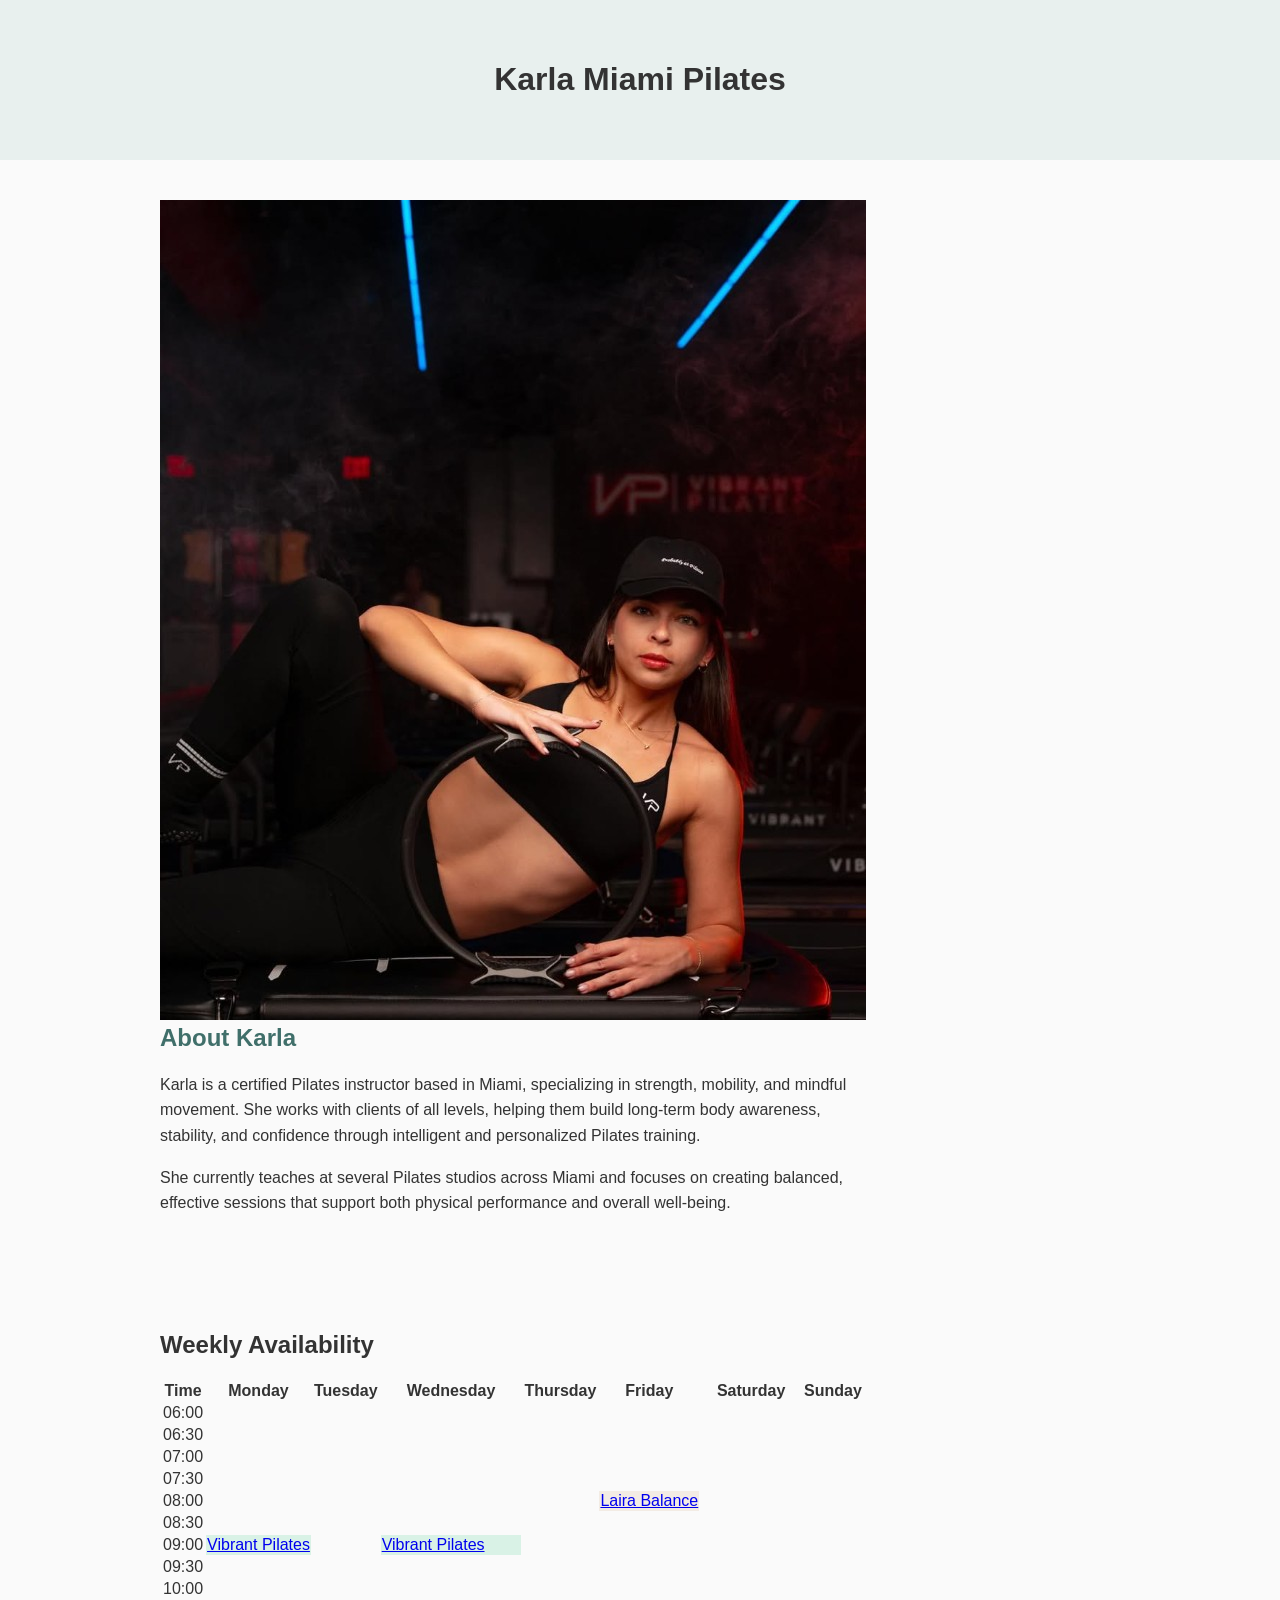
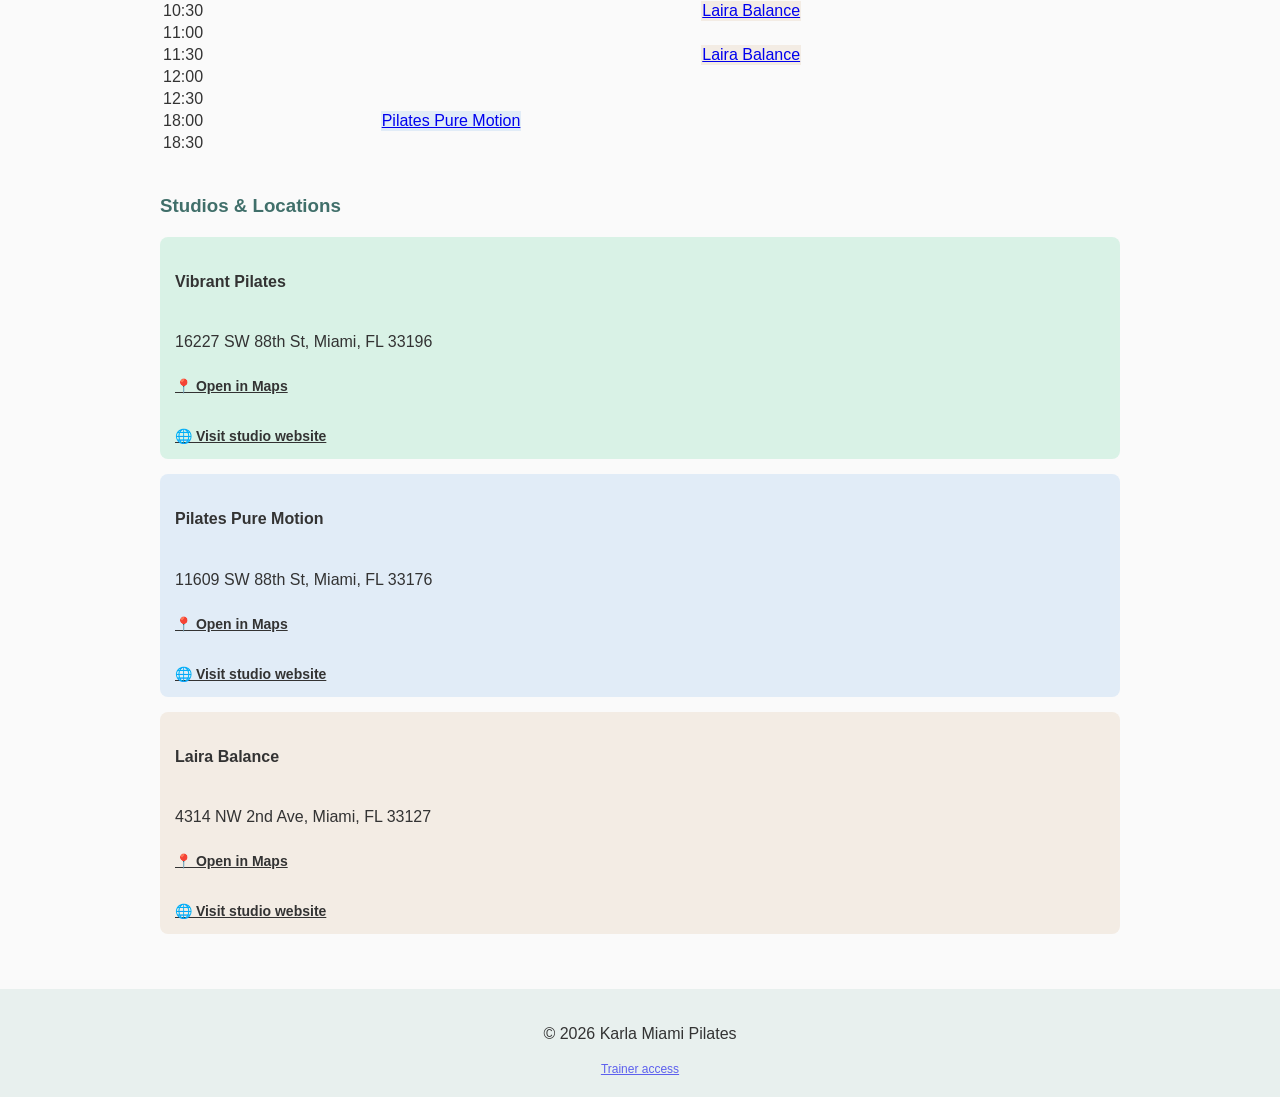
==== index.html @ 5405b644 "Add navigation to footer in index.html Updated the footer to include a navigation element." ====
<!DOCTYPE html>
<html lang="en">
<head>
	<meta charset="UTF-8">
	<meta name="viewport" content="width=device-width, initial-scale=1.0">
	<title>Karla Miami Pilates</title>
	<!-- Optional but recommended -->
	<meta name="description" content="Personal Pilates training in Miami. Weekly availability across Vibrant Pilates, Pure Motion Pilates, and Laira Balance.">
	<link rel="stylesheet" href="css/styles.css">
</head>
<body>
	<header><h1>Karla Miami Pilates</h1></header>
	
	<section id="about">
	  <div class="about-container">
		<div class="about-image">
		  <img src="images/KarlaTrainer2.jpg" alt="Karla - Pilates Instructor in Miami">
		</div>
		<div class="about-text">
		  <h2>About Karla</h2>
		  <p>
			Karla is a certified Pilates instructor based in Miami, specializing in
			strength, mobility, and mindful movement. She works with clients of all
			levels, helping them build long-term body awareness, stability, and confidence
			through intelligent and personalized Pilates training.
		  </p>
		  <p>
			She currently teaches at several Pilates studios across Miami and focuses on
			creating balanced, effective sessions that support both physical performance
			and overall well-being.
		  </p>
		</div>
	  </div>
	</section>
	
	<section id="calendar">
	  <h2>Weekly Availability</h2>
	  <div class="table-wrapper">
		<table id="schedule">
		  <thead>
			<tr>
			  <th scope="col">Time</th>
			  <th scope="col">Monday</th>
			  <th scope="col">Tuesday</th>
			  <th scope="col">Wednesday</th>
			  <th scope="col">Thursday</th>
			  <th scope="col">Friday</th>
			  <th scope="col">Saturday</th>
			  <th scope="col">Sunday</th>
			</tr>
		  </thead>
		  <tbody></tbody>
		</table>
	  </div>
	  <div class="legend">
	    <h3>Studios & Locations</h3>
	    <div id="legend"></div>
	  </div>		  
	</section>
	
	<!-- Footer -->
	<footer>
	  <p>© 2026 Karla Miami Pilates</p>
	  <nav>
	    <a href="admin.html">Trainer access</a>
	  </nav>
	</footer>
	
	<script src="js/calendar.js"></script>

</body>
</html>
---- css/styles.css ----
* {
  box-sizing: border-box;
  font-family: "Arial", sans-serif;
}
body {
  margin: 0;
  background: #fafafa;
  color: #333;
}
header {
  text-align: center;
  padding: 40px 20px;
  background: #e8f0ee;
}
section {
  padding: 40px 20px;
  max-width: 1000px;
  margin: auto;
}
footer {
  text-align: center;
  padding: 20px;
  background: #e8f0ee;
}
footer a {
  font-size: 12px;
  opacity: 0.6;
}
footer a:hover {
  opacity: 1;
}

.table-wrapper{overflow-x:auto;}

/* Gym colors */
.gym-vibrant {
  background: #d9f2e6;
}
.gym-pure {
  background: #e1ecf7;
}
.gym-laira {
  background: #f3ece4;
}

.legend-item a {
  display: inline-block;
  margin-top: 6px;
  font-weight: 600;
  color: #333;
}
.legend-item a:hover {
  text-decoration: underline;
}


* About section */
#about {
  background: #ffffff;
  padding: 60px 20px;
}
.about-container {
  max-width: 1000px;
  margin: auto;
}
.about-text {
  max-width: 700px;
  opacity: 0;
  transform: translateY(20px);
  animation: fadeUp 0.6s ease forwards;
}
.about-text h2 {
  color: #406f6a;
  margin-top: 0;
}
.about-text p {
  line-height: 1.6;
  margin-bottom: 15px;
  color: #333;
}

/* Responsive */
@media (max-width: 768px) {
  .about-text {
    text-align: center;
  }
  #about {
    flex-direction: column;
    text-align: center;
  }
  #about img {
    width: 100%;
    max-width: 300px;
  }
}



/* 🏷️ Legend */
.legend {
  margin-top: 40px;
}

.legend h3 {
  margin-bottom: 20px;
  color: #406f6a;
}

.legend-item {
  padding: 15px;
  border-radius: 8px;
  margin-bottom: 15px;
  display: flex;
  flex-direction: column;
  gap: 5px;

  /* ✨ Animación */
  opacity: 0;
  transform: translateY(20px);
  animation: fadeUp 0.6s ease forwards;
}

.legend-item:nth-child(2) { animation-delay: 0.1s; }
.legend-item:nth-child(3) { animation-delay: 0.2s; }
.legend-item:nth-child(4) { animation-delay: 0.3s; }

.legend-item strong {
  font-size: 16px;
}

.legend-item span {
  font-size: 14px;
  color: #555;
}

.legend-item a {
  font-size: 14px;
  color: #333;
  text-decoration: underline;
}

td.slot {
  transition: transform 0.2s ease, box-shadow 0.2s ease;
}

td.slot:hover {
  transform: scale(1.03);
  box-shadow: 0 4px 12px rgba(0,0,0,0.1);
}

.legend-item a {
  display: inline-block;
  margin-top: 5px;
  font-size: 14px;
}

.legend-item a {
  display: inline-block;
  margin-top: 6px;
  font-weight: 600;
  color: #333;
}

.legend-item a:hover {
  text-decoration: underline;
}

/* ✨ Animation keyframes */
@keyframes fadeUp {
  to {
    opacity: 1;
    transform: translateY(0);
  }
}
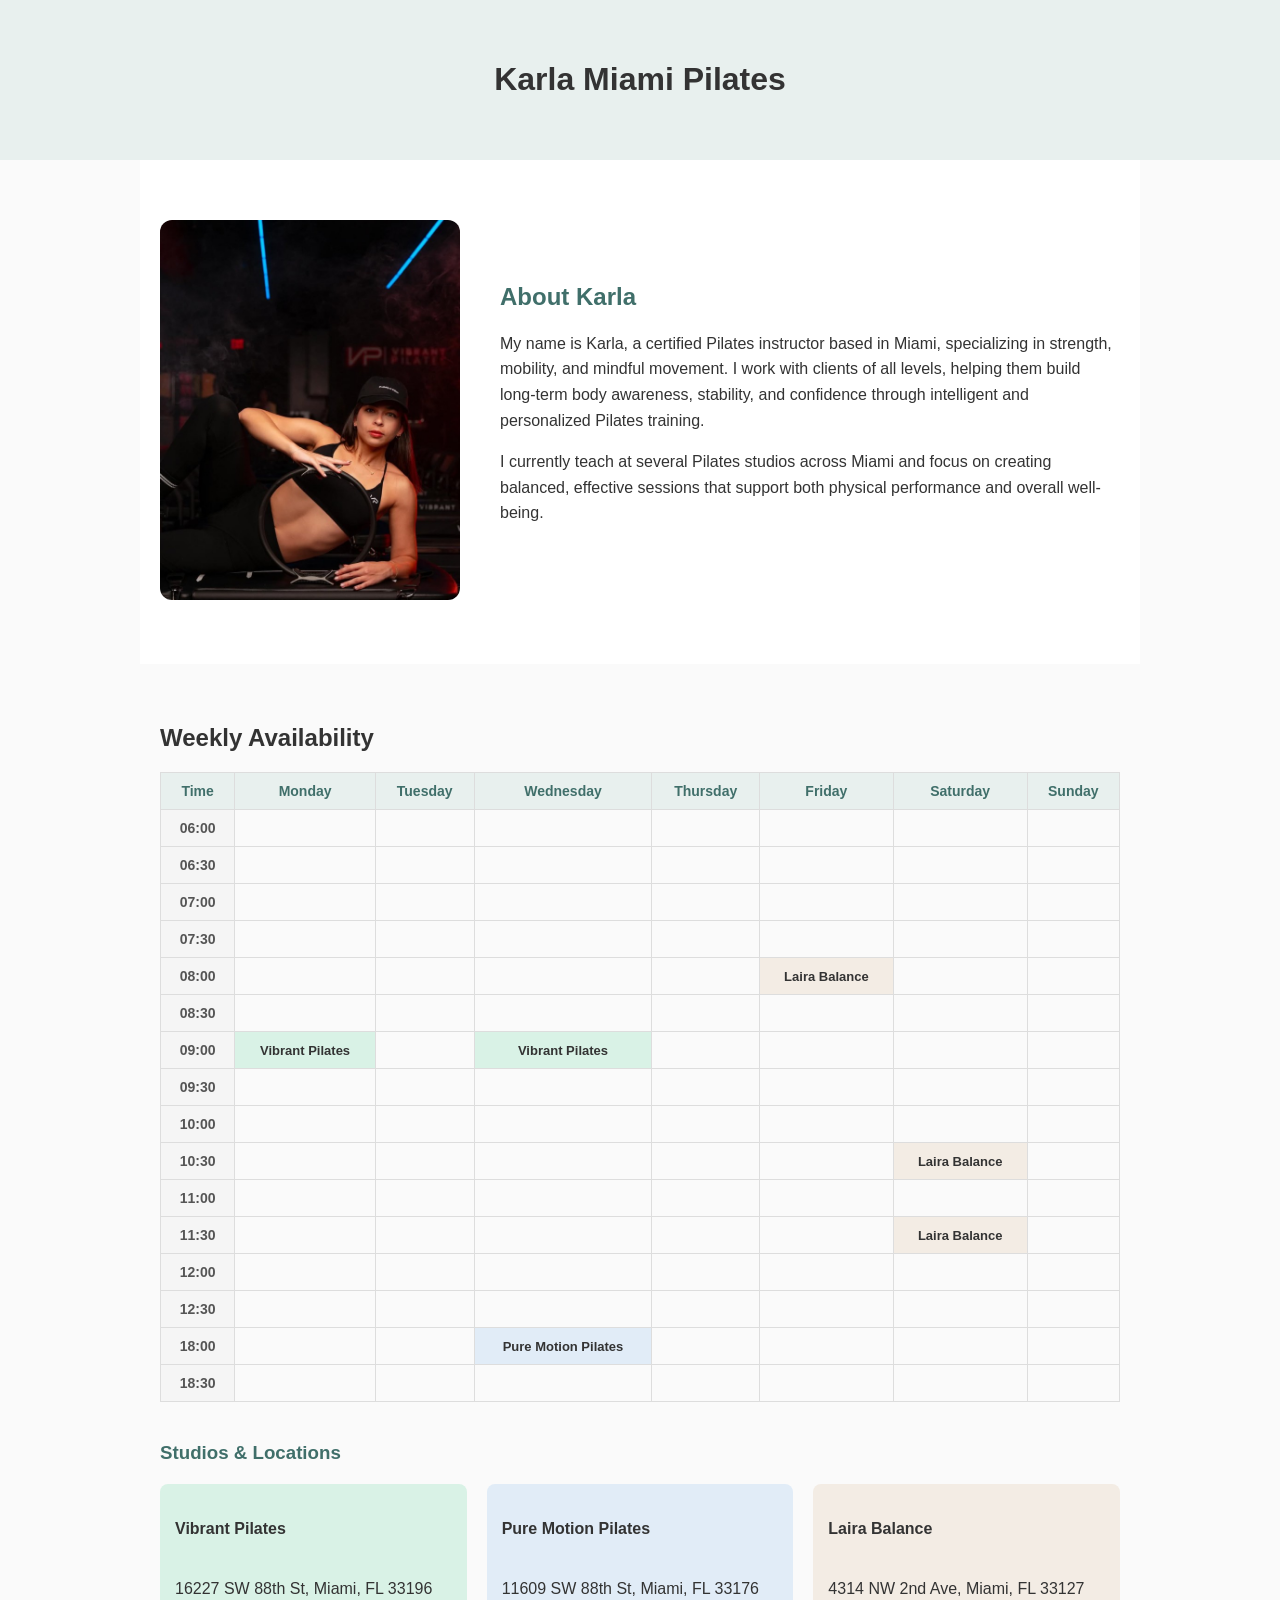
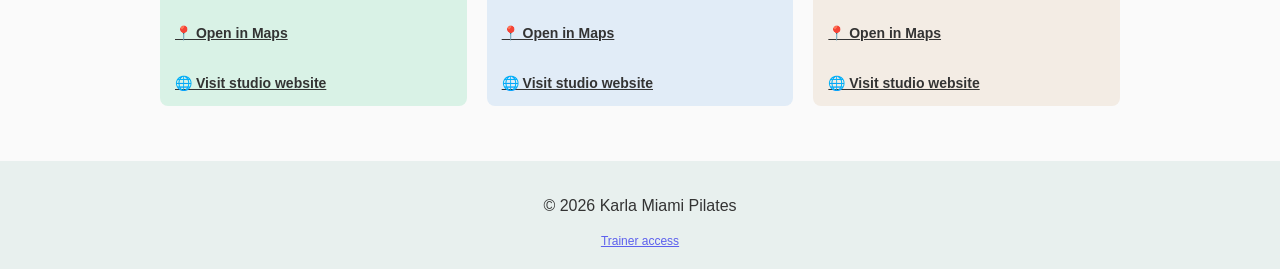
==== commit b6489792: "Revise about section for personal introduction" ====
--- a/index.html
+++ b/index.html
@@ -18,17 +18,17 @@
 		</div>
 		<div class="about-text">
 		  <h2>About Karla</h2>
-		  <p>
-			Karla is a certified Pilates instructor based in Miami, specializing in
-			strength, mobility, and mindful movement. She works with clients of all
-			levels, helping them build long-term body awareness, stability, and confidence
-			through intelligent and personalized Pilates training.
-		  </p>
-		  <p>
-			She currently teaches at several Pilates studios across Miami and focuses on
-			creating balanced, effective sessions that support both physical performance
-			and overall well-being.
-		  </p>
+			  <p>
+			    My name is Karla, a certified Pilates instructor based in Miami, specializing in
+			    strength, mobility, and mindful movement. I work with clients of all
+			    levels, helping them build long-term body awareness, stability, and confidence
+			    through intelligent and personalized Pilates training.
+			  </p>
+			  <p>
+			    I currently teach at several Pilates studios across Miami and focus on
+			    creating balanced, effective sessions that support both physical performance
+			    and overall well-being.
+			  </p>
 		</div>
 	  </div>
 	</section>
--- a/css/styles.css
+++ b/css/styles.css
@@ -2,101 +2,147 @@
   box-sizing: border-box;
   font-family: "Arial", sans-serif;
 }
+
 body {
   margin: 0;
   background: #fafafa;
   color: #333;
 }
+
 header {
   text-align: center;
   padding: 40px 20px;
   background: #e8f0ee;
 }
+
 section {
   padding: 40px 20px;
   max-width: 1000px;
   margin: auto;
 }
+
 footer {
   text-align: center;
   padding: 20px;
   background: #e8f0ee;
 }
+
 footer a {
   font-size: 12px;
   opacity: 0.6;
 }
+
 footer a:hover {
   opacity: 1;
 }
 
-.table-wrapper{overflow-x:auto;}
+.table-wrapper {
+  overflow-x: auto;
+}
 
 /* Gym colors */
 .gym-vibrant {
   background: #d9f2e6;
 }
+
 .gym-pure {
   background: #e1ecf7;
 }
+
 .gym-laira {
   background: #f3ece4;
 }
 
-.legend-item a {
-  display: inline-block;
-  margin-top: 6px;
-  font-weight: 600;
-  color: #333;
-}
-.legend-item a:hover {
-  text-decoration: underline;
-}
-
-
-* About section */
+/* About section */
 #about {
   background: #ffffff;
   padding: 60px 20px;
 }
+
 .about-container {
   max-width: 1000px;
   margin: auto;
-}
+  display: flex;
+  align-items: center;
+  gap: 40px;
+}
+
+.about-image img {
+  width: 300px;
+  height: 380px;
+  object-fit: cover;
+  border-radius: 12px;
+}
+
 .about-text {
   max-width: 700px;
   opacity: 0;
   transform: translateY(20px);
   animation: fadeUp 0.6s ease forwards;
 }
+
 .about-text h2 {
   color: #406f6a;
   margin-top: 0;
 }
+
 .about-text p {
   line-height: 1.6;
   margin-bottom: 15px;
   color: #333;
 }
 
-/* Responsive */
-@media (max-width: 768px) {
-  .about-text {
-    text-align: center;
-  }
-  #about {
-    flex-direction: column;
-    text-align: center;
-  }
-  #about img {
-    width: 100%;
-    max-width: 300px;
-  }
-}
-
-
-
-/* 🏷️ Legend */
+/* Schedule table */
+#schedule {
+  width: 100%;
+  border-collapse: collapse;
+  font-size: 14px;
+}
+
+#schedule th,
+#schedule td {
+  padding: 10px 12px;
+  text-align: center;
+  border: 1px solid #ddd;
+}
+
+#schedule th {
+  background: #e8f0ee;
+  color: #406f6a;
+  font-weight: 600;
+}
+
+#schedule td.time {
+  font-weight: 600;
+  background: #f5f5f5;
+  color: #555;
+}
+
+#schedule td.empty {
+  background: #fafafa;
+}
+
+td.slot {
+  transition: transform 0.2s ease, box-shadow 0.2s ease;
+}
+
+td.slot:hover {
+  transform: scale(1.03);
+  box-shadow: 0 4px 12px rgba(0, 0, 0, 0.1);
+}
+
+td.slot a {
+  text-decoration: none;
+  font-weight: 600;
+  color: #333;
+  font-size: 13px;
+}
+
+td.slot a:hover {
+  text-decoration: underline;
+}
+
+/* Legend */
 .legend {
   margin-top: 40px;
 }
@@ -106,15 +152,20 @@
   color: #406f6a;
 }
 
+#legend {
+  display: flex;
+  flex-wrap: wrap;
+  gap: 20px;
+}
+
 .legend-item {
+  flex: 1 1 280px;
   padding: 15px;
   border-radius: 8px;
   margin-bottom: 15px;
   display: flex;
   flex-direction: column;
   gap: 5px;
-
-  /* ✨ Animación */
   opacity: 0;
   transform: translateY(20px);
   animation: fadeUp 0.6s ease forwards;
@@ -134,38 +185,19 @@
 }
 
 .legend-item a {
-  font-size: 14px;
-  color: #333;
-  text-decoration: underline;
-}
-
-td.slot {
-  transition: transform 0.2s ease, box-shadow 0.2s ease;
-}
-
-td.slot:hover {
-  transform: scale(1.03);
-  box-shadow: 0 4px 12px rgba(0,0,0,0.1);
-}
-
-.legend-item a {
-  display: inline-block;
-  margin-top: 5px;
-  font-size: 14px;
-}
-
-.legend-item a {
   display: inline-block;
   margin-top: 6px;
-  font-weight: 600;
-  color: #333;
+  font-size: 14px;
+  font-weight: 600;
+  color: #333;
+  text-decoration: underline;
 }
 
 .legend-item a:hover {
-  text-decoration: underline;
-}
-
-/* ✨ Animation keyframes */
+  text-decoration: none;
+}
+
+/* Animation keyframes */
 @keyframes fadeUp {
   to {
     opacity: 1;
@@ -173,3 +205,26 @@
   }
 }
 
+/* Responsive */
+@media (max-width: 768px) {
+  .about-container {
+    flex-direction: column;
+    align-items: center;
+    text-align: center;
+  }
+
+  .about-image img {
+    width: 100%;
+    max-width: 300px;
+    height: auto;
+  }
+
+  .about-text {
+    text-align: center;
+  }
+
+  #legend {
+    flex-direction: column;
+  }
+}
+
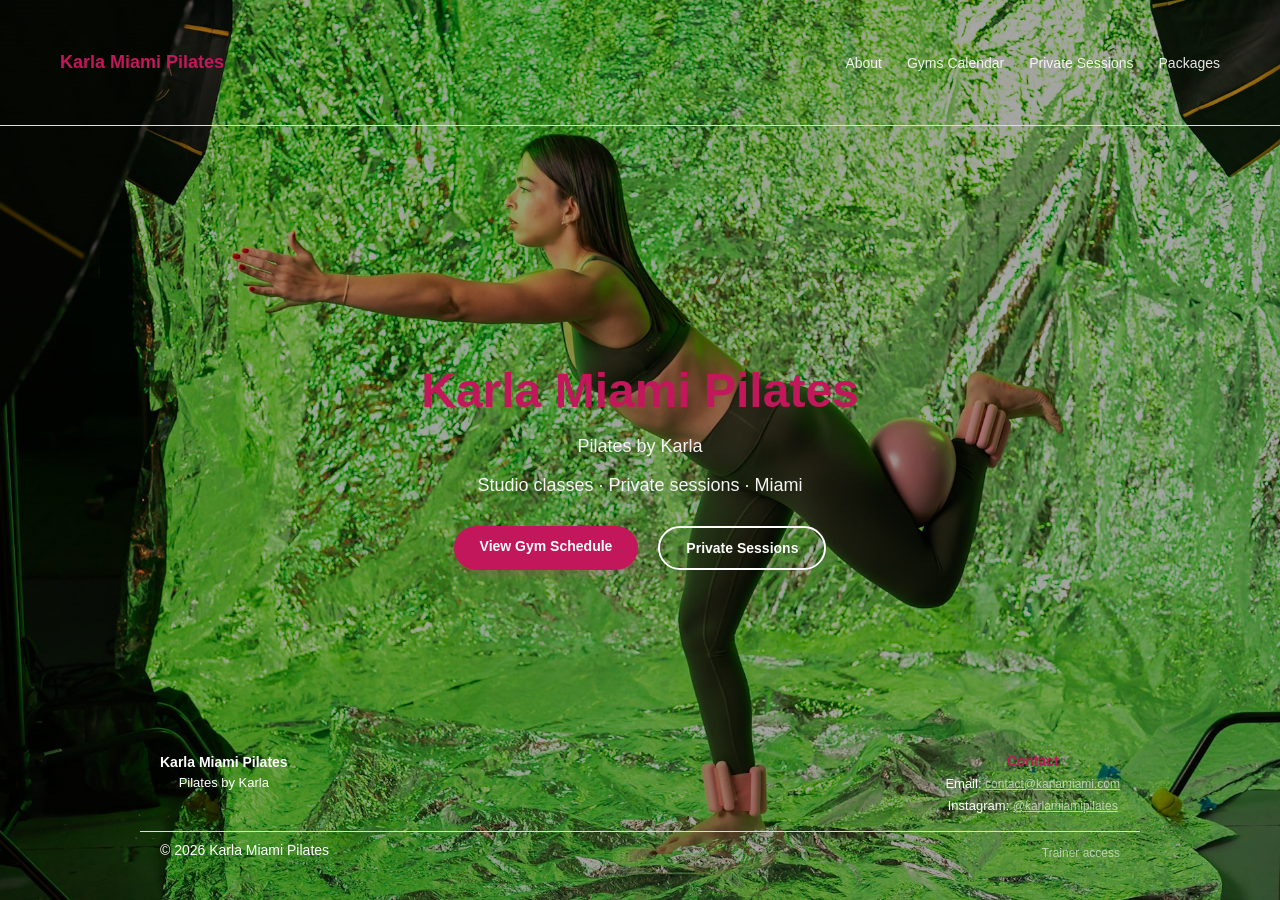
==== commit 0af00bc2: "Se agrega en el footer "Pilates by Karla"" ====
--- a/index.html
+++ b/index.html
@@ -1,72 +1,82 @@
 <!DOCTYPE html>
 <html lang="en">
 <head>
-	<meta charset="UTF-8">
-	<meta name="viewport" content="width=device-width, initial-scale=1.0">
-	<title>Karla Miami Pilates</title>
-	<!-- Optional but recommended -->
-	<meta name="description" content="Personal Pilates training in Miami. Weekly availability across Vibrant Pilates, Pure Motion Pilates, and Laira Balance.">
-	<link rel="stylesheet" href="css/styles.css">
+  <meta charset="UTF-8">
+  <meta name="viewport" content="width=device-width, initial-scale=1.0">
+  <title>Karla Miami Pilates | Pilates by Karla</title>
+
+  <meta name="description" content="Pilates by Karla — certified Pilates instructor in Miami offering studio classes and private sessions.">
+
+  <link rel="stylesheet" href="css/styles.css">
 </head>
-<body>
-	<header><h1>Karla Miami Pilates</h1></header>
-	
-	<section id="about">
-	  <div class="about-container">
-		<div class="about-image">
-		  <img src="images/KarlaTrainer2.jpg" alt="Karla - Pilates Instructor in Miami">
-		</div>
-		<div class="about-text">
-		  <h2>About Karla</h2>
-			  <p>
-			    My name is Karla, a certified Pilates instructor based in Miami, specializing in
-			    strength, mobility, and mindful movement. I work with clients of all
-			    levels, helping them build long-term body awareness, stability, and confidence
-			    through intelligent and personalized Pilates training.
-			  </p>
-			  <p>
-			    I currently teach at several Pilates studios across Miami and focus on
-			    creating balanced, effective sessions that support both physical performance
-			    and overall well-being.
-			  </p>
-		</div>
-	  </div>
-	</section>
-	
-	<section id="calendar">
-	  <h2>Weekly Availability</h2>
-	  <div class="table-wrapper">
-		<table id="schedule">
-		  <thead>
-			<tr>
-			  <th scope="col">Time</th>
-			  <th scope="col">Monday</th>
-			  <th scope="col">Tuesday</th>
-			  <th scope="col">Wednesday</th>
-			  <th scope="col">Thursday</th>
-			  <th scope="col">Friday</th>
-			  <th scope="col">Saturday</th>
-			  <th scope="col">Sunday</th>
-			</tr>
-		  </thead>
-		  <tbody></tbody>
-		</table>
-	  </div>
-	  <div class="legend">
-	    <h3>Studios & Locations</h3>
-	    <div id="legend"></div>
-	  </div>		  
-	</section>
-	
-	<!-- Footer -->
-	<footer>
-	  <p>© 2026 Karla Miami Pilates</p>
-	  <nav>
-	    <a href="admin.html">Trainer access</a>
-	  </nav>
-	</footer>
-	
-	<script src="js/calendar.js"></script>
+
+<body class="home">
+
+  <!-- Header / Navigation -->
+  <header class="main-header">
+    <nav class="nav">
+      <div class="nav-brand">Karla Miami Pilates</div>
+      <ul class="nav-menu">
+        <li><a href="about.html">About</a></li>
+        <li><a href="gyms-calendar.html">Gyms Calendar</a></li>
+        <li><a href="private-sessions.html">Private Sessions</a></li>
+        <li><a href="packages.html">Packages</a></li>
+      </ul>
+    </nav>
+  </header>
+
+  <!-- Hero Fullscreen -->
+  <main class="hero">
+    <div class="hero-overlay"></div>
+
+    <div class="hero-content">
+      <h1>Karla Miami Pilates</h1>
+      <p class="hero-tagline">Pilates by Karla</p>
+      <p>Studio classes · Private sessions · Miami</p>      
+
+      <div class="hero-actions">
+        <a href="gyms-calendar.html" class="btn btn-primary">
+          View Gym Schedule
+        </a>
+        <a href="private-sessions.html" class="btn btn-secondary">
+          Private Sessions
+        </a>
+      </div>
+    </div>
+  </main>
+
+  <!-- Footer -->
+  <footer class="site-footer">
+    <div class="footer-content">
+
+      <div class="footer-brand">
+        <strong>Karla Miami Pilates</strong>
+        <p class="footer-tagline">Pilates by Karla</p>
+      </div>
+
+      <div class="footer-contact">
+        <h4>Contact</h4>
+        <p>
+          Email:
+          <a href="mailto:contact@karlamiami.com">contact@karlamiami.com</a>
+        </p>
+        <p>
+          Instagram:
+          <a href="https://instagram.com/karlamiamipilates" target="_blank" rel="noopener">
+            @karlamiamipilates
+          </a>
+        </p>
+      </div>
+
+    </div>
+
+    <div class="footer-bottom">
+      <p>© 2026 Karla Miami Pilates</p>
+      <nav>
+        <a href="admin.html">Trainer access</a>
+      </nav>
+    </div>
+  </footer>
 
 </body>
 </html>
--- a/css/styles.css
+++ b/css/styles.css
@@ -1,3 +1,22 @@
+/* =========================================================
+   🎨 CSS Variables — Brand Colors (Fuchsia-based palette)
+   ========================================================= */
+:root {
+  --color-brand: #C2185B;       /* Fuchsia */
+  --color-secondary: #5F7C77;   /* Sage */
+  --color-bg: #FAFAFA;
+  --color-white: #FFFFFF;
+  --color-text: #333333;
+  --color-muted: #666666;
+  --color-border: #DDDDDD;
+
+  --shadow-soft: 0 4px 12px rgba(0, 0, 0, 0.08);
+  --shadow-brand: 0 4px 12px rgba(194, 24, 91, 0.25);
+}
+
+/* =========================================================
+   🧱 Global base styles
+   ========================================================= */
 * {
   box-sizing: border-box;
   font-family: "Arial", sans-serif;
@@ -5,14 +24,8 @@
 
 body {
   margin: 0;
-  background: #fafafa;
-  color: #333;
-}
-
-header {
-  text-align: center;
-  padding: 40px 20px;
-  background: #e8f0ee;
+  background: var(--color-bg);
+  color: var(--color-text);
 }
 
 section {
@@ -21,41 +34,52 @@
   margin: auto;
 }
 
+/* =========================================================
+   🧘 Header
+   ========================================================= */
+header {
+  text-align: center;
+  padding: 40px 20px;
+  background: var(--color-white);
+  border-bottom: 1px solid var(--color-border);
+}
+
+header h1 {
+  margin: 0;
+  color: var(--color-brand);
+}
+
+/* =========================================================
+   🧾 Footer
+   ========================================================= */
 footer {
   text-align: center;
   padding: 20px;
-  background: #e8f0ee;
+  background: var(--color-white);
+  border-top: 1px solid var(--color-border);
+}
+
+footer p {
+  margin: 0 0 6px;
+  font-size: 14px;
 }
 
 footer a {
   font-size: 12px;
   opacity: 0.6;
+  color: var(--color-text);
+  text-decoration: none;
 }
 
 footer a:hover {
   opacity: 1;
 }
 
-.table-wrapper {
-  overflow-x: auto;
-}
-
-/* Gym colors */
-.gym-vibrant {
-  background: #d9f2e6;
-}
-
-.gym-pure {
-  background: #e1ecf7;
-}
-
-.gym-laira {
-  background: #f3ece4;
-}
-
-/* About section */
+/* =========================================================
+   🧘‍♀️ About section
+   ========================================================= */
 #about {
-  background: #ffffff;
+  background: var(--color-white);
   padding: 60px 20px;
 }
 
@@ -72,69 +96,113 @@
   height: 380px;
   object-fit: cover;
   border-radius: 12px;
+  box-shadow: var(--shadow-soft);
 }
 
 .about-text {
   max-width: 700px;
+  padding-left: 24px;
+  border-left: 3px solid var(--color-brand);
   opacity: 0;
   transform: translateY(20px);
   animation: fadeUp 0.6s ease forwards;
 }
 
+
 .about-text h2 {
-  color: #406f6a;
+  color: var(--color-brand);
   margin-top: 0;
-}
+  margin-bottom: 12px;
+  font-size: 28px;
+}
+
 
 .about-text p {
-  line-height: 1.6;
-  margin-bottom: 15px;
-  color: #333;
-}
-
-/* Schedule table */
-#schedule {
+  line-height: 1.65;
+  margin-bottom: 18px;
+  color: var(--color-text);
+}
+
+.about-subtitle {
+  font-size: 14px;
+  color: var(--color-secondary);
+  font-weight: 500;
+  margin-top: -5px;
+  margin-bottom: 24px;
+}
+
+.about-signature {
+  font-size: 13px;
+  font-weight: 600;
+  color: var(--color-brand);
+  margin-bottom: 20px;
+  letter-spacing: 0.3px;
+}
+
+@media (max-width: 768px) {
+  .about-subtitle {
+    text-align: center;
+  }
+}
+
+
+/* =========================================================
+   📅 Schedule table
+   ========================================================= */
+.table-wrapper {
+  overflow-x: auto;
+}
+
+/* =========================================================
+   📅 Shared schedule table styles
+   ========================================================= */
+
+.schedule-table {
   width: 100%;
   border-collapse: collapse;
   font-size: 14px;
-}
-
-#schedule th,
-#schedule td {
+  background: var(--color-white);
+}
+
+.schedule-table th,
+.schedule-table td {
   padding: 10px 12px;
   text-align: center;
-  border: 1px solid #ddd;
-}
-
-#schedule th {
-  background: #e8f0ee;
-  color: #406f6a;
-  font-weight: 600;
-}
-
-#schedule td.time {
-  font-weight: 600;
-  background: #f5f5f5;
-  color: #555;
-}
-
-#schedule td.empty {
-  background: #fafafa;
-}
-
+  border: 1px solid var(--color-border);
+}
+
+.schedule-table th {
+  background: var(--color-bg);
+  color: var(--color-secondary);
+  font-weight: 600;
+}
+
+.schedule-table td.time {
+  font-weight: 600;
+  background: #F5F5F5;
+  color: var(--color-muted);
+}
+
+.schedule-table td.empty {
+  background: var(--color-bg);
+}
+
+
+/* Available slot */
 td.slot {
   transition: transform 0.2s ease, box-shadow 0.2s ease;
+  border-left: 4px solid var(--color-brand);
 }
 
 td.slot:hover {
   transform: scale(1.03);
-  box-shadow: 0 4px 12px rgba(0, 0, 0, 0.1);
+  box-shadow: var(--shadow-brand);
 }
 
 td.slot a {
   text-decoration: none;
   font-weight: 600;
-  color: #333;
+  color: var(--color-text);
   font-size: 13px;
 }
 
@@ -142,14 +210,31 @@
   text-decoration: underline;
 }
 
-/* Legend */
+/* =========================================================
+   🎨 Gym colors (keep as visual indicator)
+   ========================================================= */
+.gym-vibrant {
+  background: #F7DCE6;
+}
+
+.gym-pure {
+  background: #E7EFF7;
+}
+
+.gym-laira {
+  background: #F3ECE4;
+}
+
+/* =========================================================
+   🏷️ Legend
+   ========================================================= */
 .legend {
   margin-top: 40px;
 }
 
 .legend h3 {
   margin-bottom: 20px;
-  color: #406f6a;
+  color: var(--color-brand);
 }
 
 #legend {
@@ -162,34 +247,22 @@
   flex: 1 1 280px;
   padding: 15px;
   border-radius: 8px;
-  margin-bottom: 15px;
+  background: var(--color-white);
+  box-shadow: var(--shadow-soft);
   display: flex;
   flex-direction: column;
   gap: 5px;
+
   opacity: 0;
   transform: translateY(20px);
   animation: fadeUp 0.6s ease forwards;
 }
 
-.legend-item:nth-child(2) { animation-delay: 0.1s; }
-.legend-item:nth-child(3) { animation-delay: 0.2s; }
-.legend-item:nth-child(4) { animation-delay: 0.3s; }
-
-.legend-item strong {
-  font-size: 16px;
-}
-
-.legend-item span {
-  font-size: 14px;
-  color: #555;
-}
-
 .legend-item a {
-  display: inline-block;
   margin-top: 6px;
   font-size: 14px;
   font-weight: 600;
-  color: #333;
+  color: var(--color-brand);
   text-decoration: underline;
 }
 
@@ -197,7 +270,9 @@
   text-decoration: none;
 }
 
-/* Animation keyframes */
+/* =========================================================
+   ✨ Animations
+   ========================================================= */
 @keyframes fadeUp {
   to {
     opacity: 1;
@@ -205,7 +280,9 @@
   }
 }
 
-/* Responsive */
+/* =========================================================
+   📱 Responsive
+   ========================================================= */
 @media (max-width: 768px) {
   .about-container {
     flex-direction: column;
@@ -220,6 +297,8 @@
   }
 
   .about-text {
+    padding-left: 0;
+    border-left: none;
     text-align: center;
   }
 
@@ -228,3 +307,435 @@
   }
 }
 
+/* =========================================================
+   🏠 Home / Landing fullscreen
+   ========================================================= */
+
+body.home {
+  height: 100vh;
+  overflow: hidden;
+}
+
+/* Header + nav */
+.main-header {
+  position: absolute;
+  top: 0;
+  width: 100%;
+  z-index: 10;
+  background: transparent;
+}
+
+.nav {
+  max-width: 1200px;
+  margin: auto;
+  padding: 12px 20px;
+  display: flex;
+  justify-content: space-between;
+  align-items: center;
+}
+
+.nav-brand {
+  color: var(--color-brand);
+  font-weight: 600;
+  font-size: 18px;
+}
+
+.nav-menu {
+  list-style: none;
+  display: flex;
+  gap: 25px;
+  margin: 0;
+  padding: 0;
+}
+
+.nav-menu a {
+  color: white;
+  text-decoration: none;
+  font-size: 14px;
+  font-weight: 500;
+  opacity: 0.9;
+  transition: color 0.2s ease, opacity 0.2s ease;
+}
+
+.nav-menu li.active a {
+  color: var(--color-brand);
+  font-weight: 600;
+}
+
+.nav-menu a:hover {
+  opacity: 1;
+  color: var(--color-brand);
+}
+
+/* Hero section */
+.hero {
+  position: relative;
+  height: 100vh;
+  background:
+    url("../images/karla-home.jpg") center top/cover no-repeat;
+  display: flex;
+  align-items: center;
+  justify-content: center;
+}
+
+/* Dark overlay */
+.hero-overlay {
+  position: absolute;
+  inset: 0;
+  background: rgba(0, 0, 0, 0.35);
+}
+
+/* Hero content */
+.hero-content {
+  position: relative;
+  text-align: center;
+  color: white;
+  max-width: 800px;
+  padding: 20px;
+  animation: fadeUp 0.8s ease forwards;
+}
+
+.hero-content h1 {
+  font-size: 48px;
+  margin-bottom: 10px;
+  color: var(--color-brand);
+}
+
+.hero-tagline {
+  font-size: 16px;
+  font-weight: 500;
+  margin-bottom: 8px;
+  color: var(--color-secondary);
+}
+
+.hero-content p {
+  font-size: 18px;
+  color: #f5f5f5;
+}
+
+/* Footer on home */
+body.home footer {
+  position: absolute;
+  bottom: 0;
+  width: 100%;
+  background: transparent;
+  color: white;
+  border-top: none;
+}
+
+body.home footer p,
+body.home footer a {
+  color: white;
+}
+
+/* Responsive */
+@media (max-width: 768px) {
+  .nav {
+    flex-direction: column;
+    gap: 15px;
+  }
+
+  .nav-menu {
+    flex-wrap: wrap;
+    justify-content: center;
+  }
+
+  .hero-content h1 {
+    font-size: 36px;
+  }
+
+  .hero-content p {
+    font-size: 16px;
+  }
+}
+
+/* =========================================================
+   🚀 Hero CTAs
+   ========================================================= */
+
+.hero-actions {
+  margin-top: 30px;
+  display: flex;
+  justify-content: center;
+  gap: 20px;
+  flex-wrap: wrap;
+}
+
+.btn {
+  display: inline-block;
+  padding: 12px 26px;
+  font-size: 14px;
+  font-weight: 600;
+  text-decoration: none;
+  border-radius: 30px;
+  transition: all 0.25s ease;
+}
+
+/* Primary CTA */
+.btn-primary {
+  background: var(--color-brand);
+  color: white;
+  box-shadow: var(--shadow-brand);
+}
+
+.btn-primary:hover {
+  transform: translateY(-2px);
+  opacity: 0.95;
+}
+
+/* Secondary CTA */
+.btn-secondary {
+  background: transparent;
+  color: white;
+  border: 2px solid white;
+}
+
+.btn-secondary:hover {
+  background: white;
+  color: var(--color-brand);
+}
+
+/* Mobile tweaks */
+@media (max-width: 768px) {
+  .hero-actions {
+    gap: 15px;
+  }
+
+  .btn {
+    width: 100%;
+    text-align: center;
+    max-width: 280px;
+  }
+}
+
+/* =========================================================
+   🔒 Private Sessions
+   ========================================================= */
+
+.page-intro {
+  max-width: 1000px;
+  margin: auto;
+  padding: 60px 20px 30px;
+  text-align: center;
+}
+
+.page-intro h1 {
+  color: var(--color-brand);
+}
+
+.page-intro p {
+  max-width: 700px;
+  margin: auto;
+  color: var(--color-muted);
+}
+
+#private-calendar h2 {
+  color: var(--color-secondary);
+  margin-top: 0;
+}
+
+.note {
+  font-size: 14px;
+  color: var(--color-muted);
+  margin-bottom: 20px;
+}
+
+/* Private available slot */
+.private-slot {
+  background: #FCE4EC;
+  color: var(--color-brand);
+  font-weight: 600;
+}
+
+/* =========================================================
+   🧭 Header – internal pages
+   ========================================================= */
+
+body.internal-page .main-header {
+  position: relative;
+  background: var(--color-white);
+  border-bottom: 1px solid var(--color-border);
+}
+
+body.internal-page .nav-menu a {
+  color: var(--color-text);
+}
+
+body.internal-page .nav-menu a:hover {
+  color: var(--color-brand);
+}
+
+body.internal-page .nav-brand a {
+  color: var(--color-brand);
+}
+
+/* =========================================================
+   📦 Packages
+   ========================================================= */
+
+.packages {
+  display: grid;
+  grid-template-columns: repeat(auto-fit, minmax(260px, 1fr));
+  gap: 30px;
+  max-width: 1000px;
+  margin: auto;
+  padding: 20px;
+}
+
+.package-card {
+  background: var(--color-white);
+  border-radius: 12px;
+  padding: 25px;
+  box-shadow: var(--shadow-soft);
+  display: flex;
+  flex-direction: column;
+  justify-content: space-between;
+}
+
+.package-card h3 {
+  margin-top: 0;
+  color: var(--color-brand);
+}
+
+.package-card ul {
+  padding-left: 18px;
+  margin: 15px 0;
+  color: var(--color-text);
+}
+
+.package-card li {
+  margin-bottom: 6px;
+  font-size: 14px;
+}
+
+.package-card .price {
+  font-weight: 600;
+  margin: 15px 0;
+  color: var(--color-secondary);
+}
+
+/* =========================================================
+   👉 CTA section (Private → Packages)
+   ========================================================= */
+
+.cta-section {
+  margin: 60px auto;
+  padding: 40px 20px;
+  max-width: 900px;
+  text-align: center;
+  background: var(--color-white);
+  border-radius: 12px;
+  box-shadow: var(--shadow-soft);
+}
+
+.cta-section h2 {
+  margin-top: 0;
+  color: var(--color-brand);
+}
+
+.cta-section p {
+  max-width: 600px;
+  margin: 15px auto 25px;
+  color: var(--color-muted);
+}
+
+/* Slightly softer CTA for inverse flow */
+.cta-secondary {
+  background: var(--color-bg);
+  box-shadow: none;
+}
+
+/* =========================================================
+   📩 Global Footer / Contact (compact)
+   ========================================================= */
+
+.site-footer {
+  background: var(--color-white);
+  border-top: 1px solid var(--color-border);
+  margin-top: 50px; /* reduced vertical spacing */
+}
+
+/* Top footer content */
+.footer-content {
+  max-width: 1000px;
+  margin: auto;
+  padding: 24px 20px 12px; /* compact Y spacing */
+  display: flex;
+  justify-content: space-between;
+  gap: 24px;
+}
+
+.footer-brand strong {
+  font-size: 14px;
+}
+
+.footer-brand p {
+  margin: 4px 0 0;
+  font-size: 13px;
+  color: var(--color-muted);
+}
+
+/* Contact block */
+.footer-contact h4 {
+  margin: 0 0 6px;
+  font-size: 14px;
+  color: var(--color-brand);
+}
+
+.footer-contact p {
+  margin: 0 0 4px;
+  font-size: 13px;
+  line-height: 1.4;
+}
+
+.footer-contact a {
+  color: var(--color-text);
+  text-decoration: underline;
+}
+
+.footer-contact a:hover {
+  color: var(--color-brand);
+}
+
+/* Bottom line */
+.footer-bottom {
+  max-width: 1000px;
+  margin: auto;
+  padding: 10px 20px 16px;
+  display: flex;
+  justify-content: space-between;
+  align-items: center;
+  border-top: 1px solid var(--color-border);
+  font-size: 12px;
+}
+
+.footer-bottom a {
+  opacity: 0.6;
+  color: var(--color-text);
+  text-decoration: none;
+}
+
+.footer-bottom a:hover {
+  opacity: 1;
+}
+
+.footer-tagline {
+  font-size: 12px;
+  color: var(--color-muted);
+  margin-top: 4px;
+}
+
+
+/* 📱 Responsive */
+@media (max-width: 768px) {
+  .footer-content {
+    flex-direction: column;
+    text-align: center;
+    gap: 16px;
+  }
+
+  .footer-bottom {
+    flex-direction: column;
+    gap: 6px;
+  }
+}
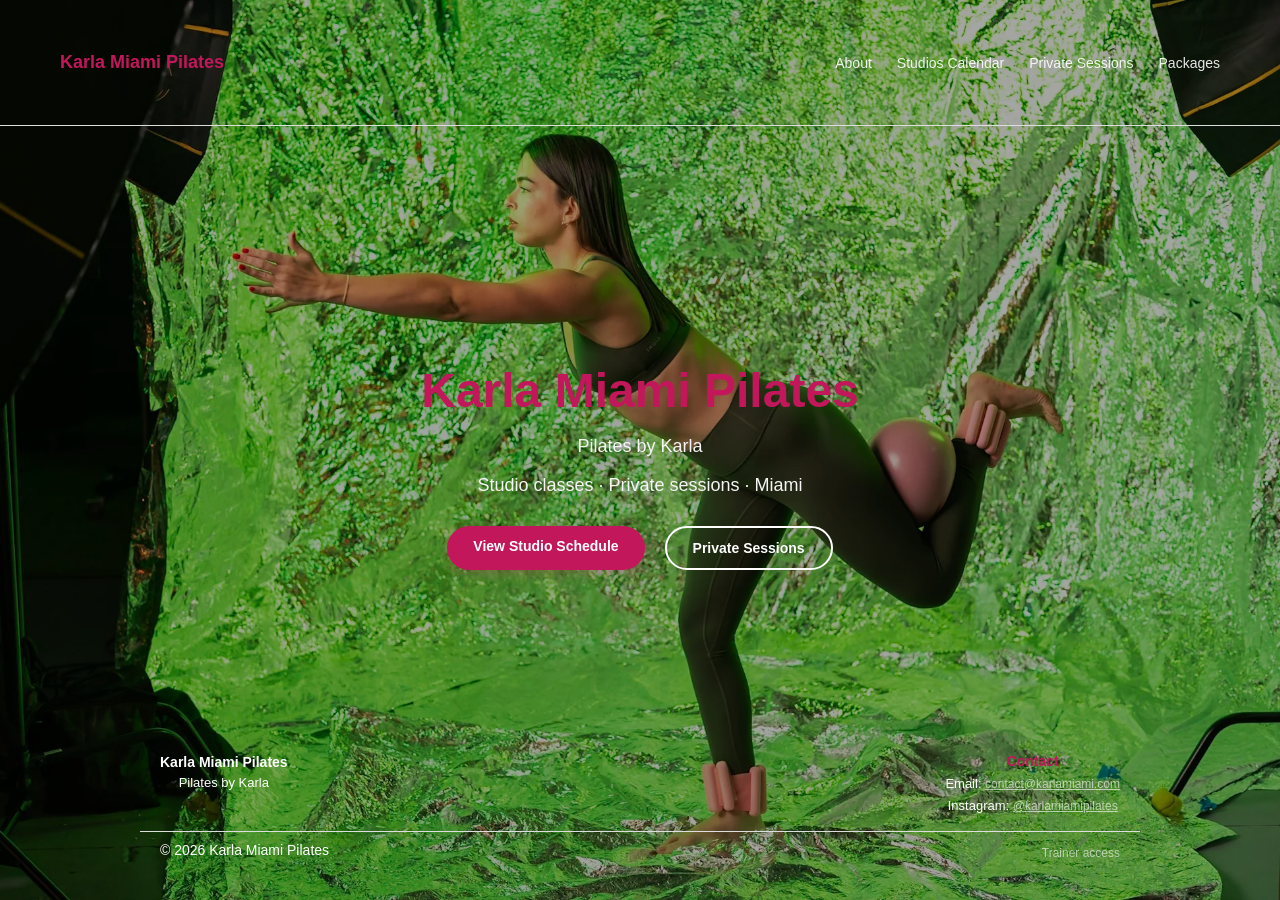
==== commit 6b4f8260: "Update navigation and labels to use 'Studios' instead of 'Gyms'" ====
--- a/index.html
+++ b/index.html
@@ -18,7 +18,7 @@
       <div class="nav-brand">Karla Miami Pilates</div>
       <ul class="nav-menu">
         <li><a href="about.html">About</a></li>
-        <li><a href="gyms-calendar.html">Gyms Calendar</a></li>
+        <li><a href="gyms-calendar.html">Studios Calendar</a></li>
         <li><a href="private-sessions.html">Private Sessions</a></li>
         <li><a href="packages.html">Packages</a></li>
       </ul>
@@ -36,7 +36,7 @@
 
       <div class="hero-actions">
         <a href="gyms-calendar.html" class="btn btn-primary">
-          View Gym Schedule
+          View Studio Schedule
         </a>
         <a href="private-sessions.html" class="btn btn-secondary">
           Private Sessions
--- a/css/styles.css
+++ b/css/styles.css
@@ -4,7 +4,7 @@
 :root {
   --color-brand: #C2185B;       /* Fuchsia */
   --color-secondary: #5F7C77;   /* Sage */
-  --color-bg: #FAFAFA;
+  --color-bg: #FAFAFA; /*#FCE4EC;*/        /* Light pink */
   --color-white: #FFFFFF;
   --color-text: #333333;
   --color-muted: #666666;
@@ -218,7 +218,8 @@
 }
 
 .gym-pure {
-  background: #E7EFF7;
+  background: #E8EDE7;
+  border-left-color: #6B7C65 !important;
 }
 
 .gym-laira {
@@ -247,7 +248,6 @@
   flex: 1 1 280px;
   padding: 15px;
   border-radius: 8px;
-  background: var(--color-white);
   box-shadow: var(--shadow-soft);
   display: flex;
   flex-direction: column;
@@ -372,7 +372,10 @@
   position: relative;
   height: 100vh;
   background:
-    url("../images/karla-home.jpg") center top/cover no-repeat;
+    image-set(
+      url("../images/karla-home.webp") type("image/webp"),
+      url("../images/karla-home.jpg")  type("image/jpeg")
+    ) center top/cover no-repeat;
   display: flex;
   align-items: center;
   justify-content: center;
@@ -645,6 +648,16 @@
   box-shadow: none;
 }
 
+.cta-secondary .btn-secondary {
+  color: var(--color-brand);
+  border-color: var(--color-brand);
+}
+
+.cta-secondary .btn-secondary:hover {
+  background: var(--color-brand);
+  color: white;
+}
+
 /* =========================================================
    📩 Global Footer / Contact (compact)
    ========================================================= */
@@ -739,3 +752,42 @@
     gap: 6px;
   }
 }
+
+@media (max-width: 768px) {
+  body.home {
+    overflow: auto;
+  }
+
+  body.home main.hero {
+    height: auto;
+    min-height: 100vh;
+    padding-bottom: 160px; /* espacio para botones + respiración */
+  }
+
+  body.home footer {
+    position: relative;
+    bottom: auto;
+    background: var(--color-white);
+    color: var(--color-text);
+  }
+
+  body.home footer a,
+  body.home footer p {
+    color: var(--color-text);
+  }
+}
+
+/* =========================================================
+   📆 Table header day + date
+   ========================================================= */
+
+.day-name {
+  font-weight: 600;
+  color: var(--color-secondary);
+}
+
+.day-date {
+  font-size: 12px;
+  color: var(--color-muted);
+  margin-top: 2px;
+}
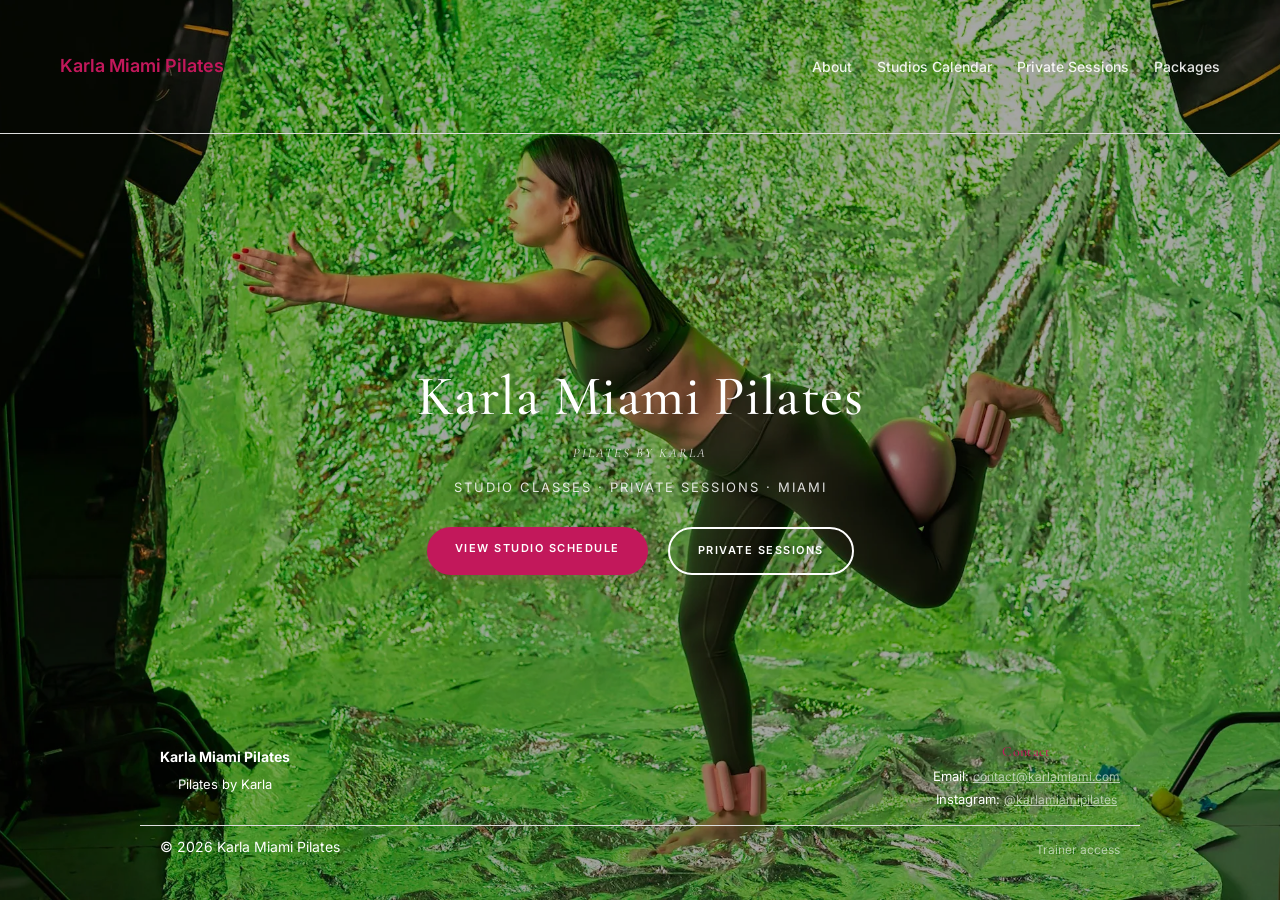
==== commit b080919e: "Add Google Fonts for improved typography across pages" ====
--- a/index.html
+++ b/index.html
@@ -7,6 +7,9 @@
 
   <meta name="description" content="Pilates by Karla — certified Pilates instructor in Miami offering studio classes and private sessions.">
 
+  <link rel="preconnect" href="https://fonts.googleapis.com">
+  <link rel="preconnect" href="https://fonts.gstatic.com" crossorigin>
+  <link href="https://fonts.googleapis.com/css2?family=Cormorant+Garamond:ital,wght@0,400;0,500;0,600;0,700;1,400;1,500&family=Inter:wght@400;500;600;700&display=swap" rel="stylesheet">
   <link rel="stylesheet" href="css/styles.css">
 </head>
 
--- a/css/styles.css
+++ b/css/styles.css
@@ -9,6 +9,8 @@
   --color-text: #333333;
   --color-muted: #666666;
   --color-border: #DDDDDD;
+  --font-sans: 'Inter', -apple-system, BlinkMacSystemFont, sans-serif;
+  --font-serif: 'Cormorant Garamond', 'Times New Roman', serif;
 
   --shadow-soft: 0 4px 12px rgba(0, 0, 0, 0.08);
   --shadow-brand: 0 4px 12px rgba(194, 24, 91, 0.25);
@@ -19,13 +21,24 @@
    ========================================================= */
 * {
   box-sizing: border-box;
-  font-family: "Arial", sans-serif;
 }
 
 body {
   margin: 0;
   background: var(--color-bg);
   color: var(--color-text);
+  font-family: var(--font-sans);
+  font-size: 16px;
+  line-height: 1.6;
+  -webkit-font-smoothing: antialiased;
+  -moz-osx-font-smoothing: grayscale;
+}
+
+h1, h2, h3, h4 {
+  font-family: var(--font-serif);
+  font-weight: 500;
+  letter-spacing: 0.3px;
+  line-height: 1.2;
 }
 
 section {
@@ -111,9 +124,17 @@
 
 .about-text h2 {
   color: var(--color-brand);
+  font-size: 32px;
   margin-top: 0;
-  margin-bottom: 12px;
-  font-size: 28px;
+  margin-bottom: 14px;
+}
+
+.about-text p:first-of-type {
+  font-family: var(--font-serif);
+  font-style: italic;
+  font-size: 19px;
+  line-height: 1.5;
+  color: #555;
 }
 
 
@@ -124,19 +145,22 @@
 }
 
 .about-subtitle {
-  font-size: 14px;
+  font-family: var(--font-serif);
+  font-style: italic;
+  font-size: 18px;
+  font-weight: 400;
   color: var(--color-secondary);
-  font-weight: 500;
-  margin-top: -5px;
+  margin-top: -2px;
   margin-bottom: 24px;
 }
 
 .about-signature {
-  font-size: 13px;
-  font-weight: 600;
+  font-size: 11px;
+  font-weight: 600;
+  letter-spacing: 2px;
+  text-transform: uppercase;
   color: var(--color-brand);
   margin-bottom: 20px;
-  letter-spacing: 0.3px;
 }
 
 @media (max-width: 768px) {
@@ -234,8 +258,9 @@
 }
 
 .legend h3 {
+  color: var(--color-brand);
+  font-size: 24px;
   margin-bottom: 20px;
-  color: var(--color-brand);
 }
 
 #legend {
@@ -399,21 +424,30 @@
 }
 
 .hero-content h1 {
-  font-size: 48px;
+  font-family: var(--font-serif);
+  font-size: 56px;
+  font-weight: 500;
+  letter-spacing: 0.5px;
   margin-bottom: 10px;
-  color: var(--color-brand);
+  color: #fff;
 }
 
 .hero-tagline {
-  font-size: 16px;
-  font-weight: 500;
-  margin-bottom: 8px;
-  color: var(--color-secondary);
+  font-family: var(--font-serif);
+  font-style: italic;
+  font-size: 20px;
+  font-weight: 400;
+  color: #F8BBD0;
+  margin-bottom: 10px;
 }
 
 .hero-content p {
-  font-size: 18px;
+  font-size: 13px;
+  letter-spacing: 2px;
+  text-transform: uppercase;
+  font-weight: 400;
   color: #f5f5f5;
+  opacity: 0.9;
 }
 
 /* Footer on home */
@@ -444,11 +478,11 @@
   }
 
   .hero-content h1 {
-    font-size: 36px;
+    font-size: 40px;
   }
 
   .hero-content p {
-    font-size: 16px;
+    font-size: 12px;
   }
 }
 
@@ -466,9 +500,11 @@
 
 .btn {
   display: inline-block;
-  padding: 12px 26px;
-  font-size: 14px;
-  font-weight: 600;
+  padding: 13px 28px;
+  font-size: 11px;
+  font-weight: 600;
+  letter-spacing: 1.5px;
+  text-transform: uppercase;
   text-decoration: none;
   border-radius: 30px;
   transition: all 0.25s ease;
@@ -524,6 +560,8 @@
 
 .page-intro h1 {
   color: var(--color-brand);
+  font-size: 42px;
+  margin-bottom: 8px;
 }
 
 .page-intro p {
@@ -598,6 +636,7 @@
 .package-card h3 {
   margin-top: 0;
   color: var(--color-brand);
+  font-size: 22px;
 }
 
 .package-card ul {
@@ -632,8 +671,9 @@
 }
 
 .cta-section h2 {
+  color: var(--color-brand);
+  font-size: 28px;
   margin-top: 0;
-  color: var(--color-brand);
 }
 
 .cta-section p {
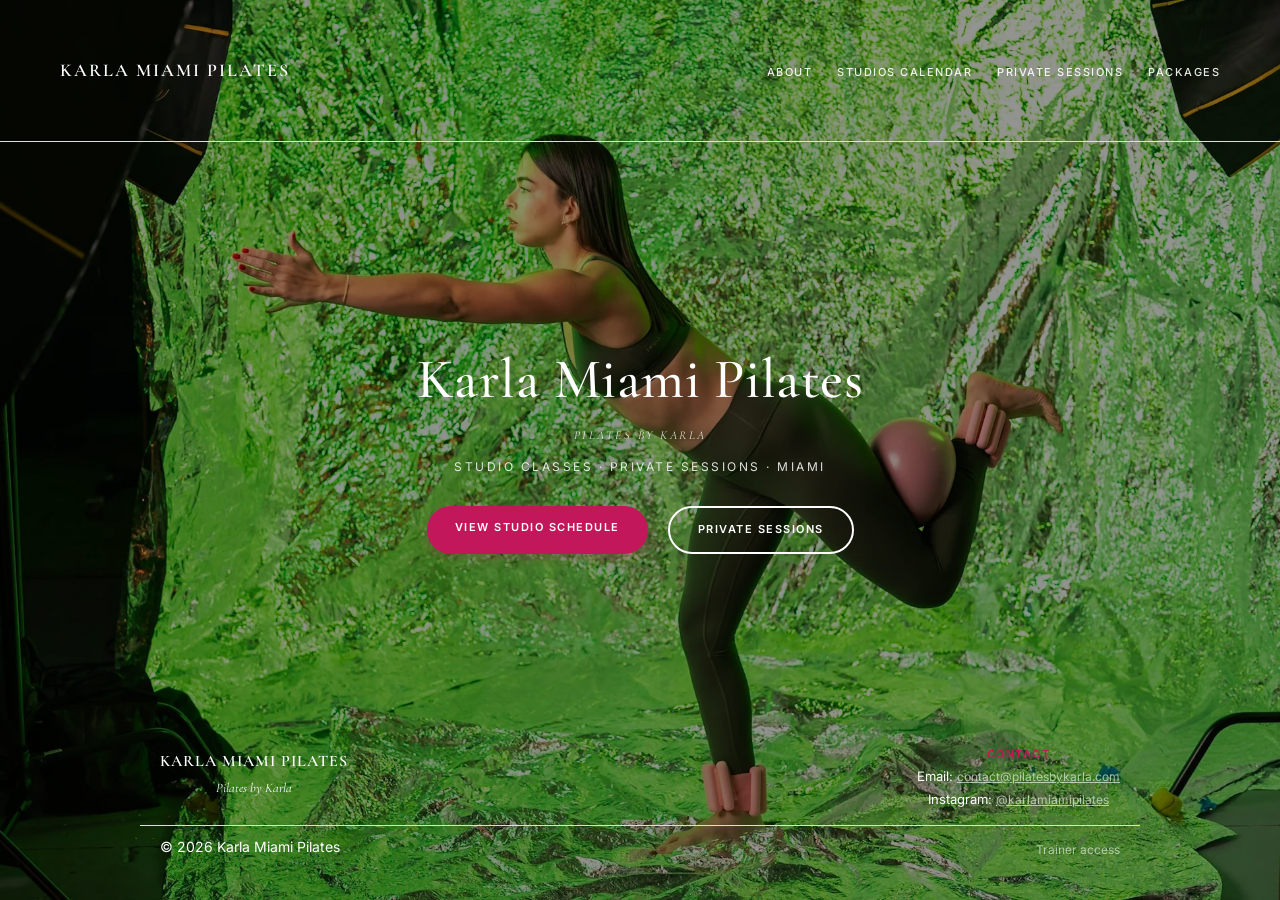
==== commit f8986067: "Actualizar dirección de correo electrónico de contacto a pilatesbykarla.com en varias páginas" ====
--- a/index.html
+++ b/index.html
@@ -61,7 +61,7 @@
         <h4>Contact</h4>
         <p>
           Email:
-          <a href="mailto:contact@karlamiami.com">contact@karlamiami.com</a>
+          <a href="mailto:contact@pilatesbykarla.com">contact@pilatesbykarla.com</a>
         </p>
         <p>
           Instagram:
--- a/css/styles.css
+++ b/css/styles.css
@@ -1,19 +1,21 @@
 /* =========================================================
-   🎨 CSS Variables — Brand Colors (Fuchsia-based palette)
+   🎨 CSS Variables — Brand Colors & Typography
    ========================================================= */
 :root {
   --color-brand: #C2185B;       /* Fuchsia */
   --color-secondary: #5F7C77;   /* Sage */
-  --color-bg: #FAFAFA; /*#FCE4EC;*/        /* Light pink */
+  --color-bg: #FAFAFA;
   --color-white: #FFFFFF;
   --color-text: #333333;
   --color-muted: #666666;
   --color-border: #DDDDDD;
-  --font-sans: 'Inter', -apple-system, BlinkMacSystemFont, sans-serif;
-  --font-serif: 'Cormorant Garamond', 'Times New Roman', serif;
 
   --shadow-soft: 0 4px 12px rgba(0, 0, 0, 0.08);
   --shadow-brand: 0 4px 12px rgba(194, 24, 91, 0.25);
+
+  /* Typography */
+  --font-sans: 'Inter', -apple-system, BlinkMacSystemFont, 'Segoe UI', sans-serif;
+  --font-serif: 'Cormorant Garamond', 'Times New Roman', serif;
 }
 
 /* =========================================================
@@ -39,6 +41,7 @@
   font-weight: 500;
   letter-spacing: 0.3px;
   line-height: 1.2;
+  margin-top: 0;
 }
 
 section {
@@ -121,7 +124,6 @@
   animation: fadeUp 0.6s ease forwards;
 }
 
-
 .about-text h2 {
   color: var(--color-brand);
   font-size: 32px;
@@ -129,19 +131,19 @@
   margin-bottom: 14px;
 }
 
+.about-text p {
+  line-height: 1.65;
+  margin-bottom: 18px;
+  color: var(--color-text);
+}
+
+/* Primera frase en itálica — efecto editorial */
 .about-text p:first-of-type {
   font-family: var(--font-serif);
   font-style: italic;
   font-size: 19px;
   line-height: 1.5;
   color: #555;
-}
-
-
-.about-text p {
-  line-height: 1.65;
-  margin-bottom: 18px;
-  color: var(--color-text);
 }
 
 .about-subtitle {
@@ -157,10 +159,10 @@
 .about-signature {
   font-size: 11px;
   font-weight: 600;
+  color: var(--color-brand);
+  margin-bottom: 20px;
   letter-spacing: 2px;
   text-transform: uppercase;
-  color: var(--color-brand);
-  margin-bottom: 20px;
 }
 
 @media (max-width: 768px) {
@@ -169,17 +171,12 @@
   }
 }
 
-
 /* =========================================================
    📅 Schedule table
    ========================================================= */
 .table-wrapper {
   overflow-x: auto;
 }
-
-/* =========================================================
-   📅 Shared schedule table styles
-   ========================================================= */
 
 .schedule-table {
   width: 100%;
@@ -199,6 +196,10 @@
   background: var(--color-bg);
   color: var(--color-secondary);
   font-weight: 600;
+  font-family: var(--font-sans);
+  font-size: 12px;
+  letter-spacing: 1px;
+  text-transform: uppercase;
 }
 
 .schedule-table td.time {
@@ -210,7 +211,6 @@
 .schedule-table td.empty {
   background: var(--color-bg);
 }
-
 
 /* Available slot */
 td.slot {
@@ -235,7 +235,7 @@
 }
 
 /* =========================================================
-   🎨 Gym colors (keep as visual indicator)
+   🎨 Gym colors (visual indicator)
    ========================================================= */
 .gym-vibrant {
   background: #F7DCE6;
@@ -258,9 +258,9 @@
 }
 
 .legend h3 {
+  margin-bottom: 20px;
   color: var(--color-brand);
   font-size: 24px;
-  margin-bottom: 20px;
 }
 
 #legend {
@@ -306,7 +306,7 @@
 }
 
 /* =========================================================
-   📱 Responsive
+   📱 Responsive base
    ========================================================= */
 @media (max-width: 768px) {
   .about-container {
@@ -335,7 +335,6 @@
 /* =========================================================
    🏠 Home / Landing fullscreen
    ========================================================= */
-
 body.home {
   height: 100vh;
   overflow: hidden;
@@ -353,16 +352,21 @@
 .nav {
   max-width: 1200px;
   margin: auto;
-  padding: 12px 20px;
+  padding: 16px 20px;
   display: flex;
   justify-content: space-between;
   align-items: center;
 }
 
-.nav-brand {
-  color: var(--color-brand);
+.nav-brand,
+.nav-brand a {
+  font-family: var(--font-serif);
   font-weight: 600;
   font-size: 18px;
+  letter-spacing: 2px;
+  text-transform: uppercase;
+  color: #fff;
+  text-decoration: none;
 }
 
 .nav-menu {
@@ -376,8 +380,10 @@
 .nav-menu a {
   color: white;
   text-decoration: none;
-  font-size: 14px;
+  font-size: 11px;
   font-weight: 500;
+  letter-spacing: 1.5px;
+  text-transform: uppercase;
   opacity: 0.9;
   transition: color 0.2s ease, opacity 0.2s ease;
 }
@@ -410,7 +416,7 @@
 .hero-overlay {
   position: absolute;
   inset: 0;
-  background: rgba(0, 0, 0, 0.35);
+  background: rgba(0, 0, 0, 0.42);
 }
 
 /* Hero content */
@@ -438,12 +444,12 @@
   font-size: 20px;
   font-weight: 400;
   color: #F8BBD0;
-  margin-bottom: 10px;
+  margin-bottom: 12px;
 }
 
 .hero-content p {
-  font-size: 13px;
-  letter-spacing: 2px;
+  font-size: 12px;
+  letter-spacing: 2.5px;
   text-transform: uppercase;
   font-weight: 400;
   color: #f5f5f5;
@@ -465,7 +471,7 @@
   color: white;
 }
 
-/* Responsive */
+/* Responsive home */
 @media (max-width: 768px) {
   .nav {
     flex-direction: column;
@@ -481,15 +487,18 @@
     font-size: 40px;
   }
 
+  .hero-tagline {
+    font-size: 17px;
+  }
+
   .hero-content p {
-    font-size: 12px;
+    font-size: 11px;
   }
 }
 
 /* =========================================================
    🚀 Hero CTAs
    ========================================================= */
-
 .hero-actions {
   margin-top: 30px;
   display: flex;
@@ -548,9 +557,8 @@
 }
 
 /* =========================================================
-   🔒 Private Sessions
-   ========================================================= */
-
+   🔒 Private Sessions & page intros
+   ========================================================= */
 .page-intro {
   max-width: 1000px;
   margin: auto;
@@ -573,6 +581,7 @@
 #private-calendar h2 {
   color: var(--color-secondary);
   margin-top: 0;
+  font-size: 26px;
 }
 
 .note {
@@ -591,7 +600,6 @@
 /* =========================================================
    🧭 Header – internal pages
    ========================================================= */
-
 body.internal-page .main-header {
   position: relative;
   background: var(--color-white);
@@ -613,7 +621,6 @@
 /* =========================================================
    📦 Packages
    ========================================================= */
-
 .packages {
   display: grid;
   grid-template-columns: repeat(auto-fit, minmax(260px, 1fr));
@@ -654,12 +661,13 @@
   font-weight: 600;
   margin: 15px 0;
   color: var(--color-secondary);
-}
-
-/* =========================================================
-   👉 CTA section (Private → Packages)
-   ========================================================= */
-
+  font-size: 15px;
+  letter-spacing: 0.5px;
+}
+
+/* =========================================================
+   👉 CTA section
+   ========================================================= */
 .cta-section {
   margin: 60px auto;
   padding: 40px 20px;
@@ -671,9 +679,9 @@
 }
 
 .cta-section h2 {
+  margin-top: 0;
   color: var(--color-brand);
   font-size: 28px;
-  margin-top: 0;
 }
 
 .cta-section p {
@@ -701,25 +709,27 @@
 /* =========================================================
    📩 Global Footer / Contact (compact)
    ========================================================= */
-
 .site-footer {
   background: var(--color-white);
   border-top: 1px solid var(--color-border);
-  margin-top: 50px; /* reduced vertical spacing */
-}
-
-/* Top footer content */
+  margin-top: 50px;
+}
+
 .footer-content {
   max-width: 1000px;
   margin: auto;
-  padding: 24px 20px 12px; /* compact Y spacing */
+  padding: 24px 20px 12px;
   display: flex;
   justify-content: space-between;
   gap: 24px;
 }
 
 .footer-brand strong {
-  font-size: 14px;
+  font-family: var(--font-serif);
+  font-size: 16px;
+  font-weight: 600;
+  letter-spacing: 1px;
+  text-transform: uppercase;
 }
 
 .footer-brand p {
@@ -731,8 +741,12 @@
 /* Contact block */
 .footer-contact h4 {
   margin: 0 0 6px;
-  font-size: 14px;
-  color: var(--color-brand);
+  font-size: 11px;
+  letter-spacing: 1.5px;
+  text-transform: uppercase;
+  color: var(--color-brand);
+  font-family: var(--font-sans);
+  font-weight: 600;
 }
 
 .footer-contact p {
@@ -776,10 +790,11 @@
   font-size: 12px;
   color: var(--color-muted);
   margin-top: 4px;
-}
-
-
-/* 📱 Responsive */
+  font-style: italic;
+  font-family: var(--font-serif);
+}
+
+/* 📱 Responsive footer */
 @media (max-width: 768px) {
   .footer-content {
     flex-direction: column;
@@ -801,7 +816,7 @@
   body.home main.hero {
     height: auto;
     min-height: 100vh;
-    padding-bottom: 160px; /* espacio para botones + respiración */
+    padding-bottom: 160px;
   }
 
   body.home footer {
@@ -820,14 +835,167 @@
 /* =========================================================
    📆 Table header day + date
    ========================================================= */
-
 .day-name {
   font-weight: 600;
   color: var(--color-secondary);
+  font-family: var(--font-sans);
+  font-size: 12px;
+  letter-spacing: 1px;
+  text-transform: uppercase;
 }
 
 .day-date {
   font-size: 12px;
   color: var(--color-muted);
   margin-top: 2px;
-}
+  letter-spacing: 0;
+  text-transform: none;
+  font-weight: 400;
+}
+
+
+/* =========================
+   MODAL OVERLAY
+========================= */
+.modal-overlay {
+  position: fixed;
+  inset: 0;
+  background: rgba(0, 0, 0, 0.55);
+  display: none;
+  align-items: center;
+  justify-content: center;
+  z-index: 1000;
+}
+
+/* =========================
+   MODAL CARD
+========================= */
+.modal-card {
+  background: #ffffff;
+  width: 90%;
+  max-width: 420px;
+  border-radius: 16px;
+  padding: 32px 28px;
+  position: relative;
+  box-shadow: 0 20px 40px rgba(0, 0, 0, 0.2);
+  animation: modalFadeIn 0.25s ease;
+}
+
+@keyframes modalFadeIn {
+  from { opacity: 0; transform: translateY(10px); }
+  to   { opacity: 1; transform: translateY(0); }
+}
+
+/* Close button */
+.modal-close {
+  position: absolute;
+  top: 16px;
+  right: 18px;
+  background: none;
+  border: none;
+  font-size: 1.8rem;
+  cursor: pointer;
+  color: #999;
+}
+
+.modal-close:hover {
+  color: #000;
+}
+
+/* Titles */
+.modal-title {
+  font-family: "Cormorant Garamond", serif;
+  font-size: 1.8rem;
+  margin-bottom: 4px;
+}
+
+.modal-subtitle {
+  font-size: 0.95rem;
+  color: #666;
+  margin-bottom: 24px;
+}
+
+/* =========================
+   FORM STYLES
+========================= */
+.contact-form {
+  display: flex;
+  flex-direction: column;
+  gap: 18px;
+}
+
+.form-group {
+  display: flex;
+  flex-direction: column;
+}
+
+.form-group label {
+  font-size: 0.75rem;
+  letter-spacing: 0.08em;
+  text-transform: uppercase;
+  margin-bottom: 6px;
+  color: #666;
+}
+
+.contact-form input,
+.contact-form textarea {
+  font-family: "Inter", sans-serif;
+  font-size: 0.95rem;
+  padding: 12px 14px;
+  border-radius: 8px;
+  border: 1px solid #ddd;
+  background: #fafafa;
+  transition: border-color 0.2s, box-shadow 0.2s;
+}
+
+.contact-form textarea {
+  resize: vertical;
+  max-width: 100%;
+}
+
+.contact-form input:focus,
+.contact-form textarea:focus {
+  outline: none;
+  border-color: #c9a44c;
+  box-shadow: 0 0 0 2px rgba(201, 164, 76, 0.2);
+  background: #fff;
+}
+
+/* =========================
+   SUBMIT BUTTON + SPINNER
+========================= */
+.btn-submit {
+  margin-top: 8px;
+  display: inline-flex;
+  align-items: center;
+  justify-content: center;
+  gap: 10px;
+}
+
+.spinner {
+  display: none;
+  width: 16px;
+  height: 16px;
+  border: 2px solid #fff;
+  border-top-color: transparent;
+  border-radius: 50%;
+  animation: spin 0.8s linear infinite;
+}
+
+@keyframes spin {
+  to { transform: rotate(360deg); }
+}
+
+.btn.loading .btn-text {
+  display: none;
+}
+
+.btn.loading .spinner {
+  display: inline-block;
+}
+
+/* Status */
+.form-status {
+  font-size: 0.9rem;
+  margin-top: 8px;
+}
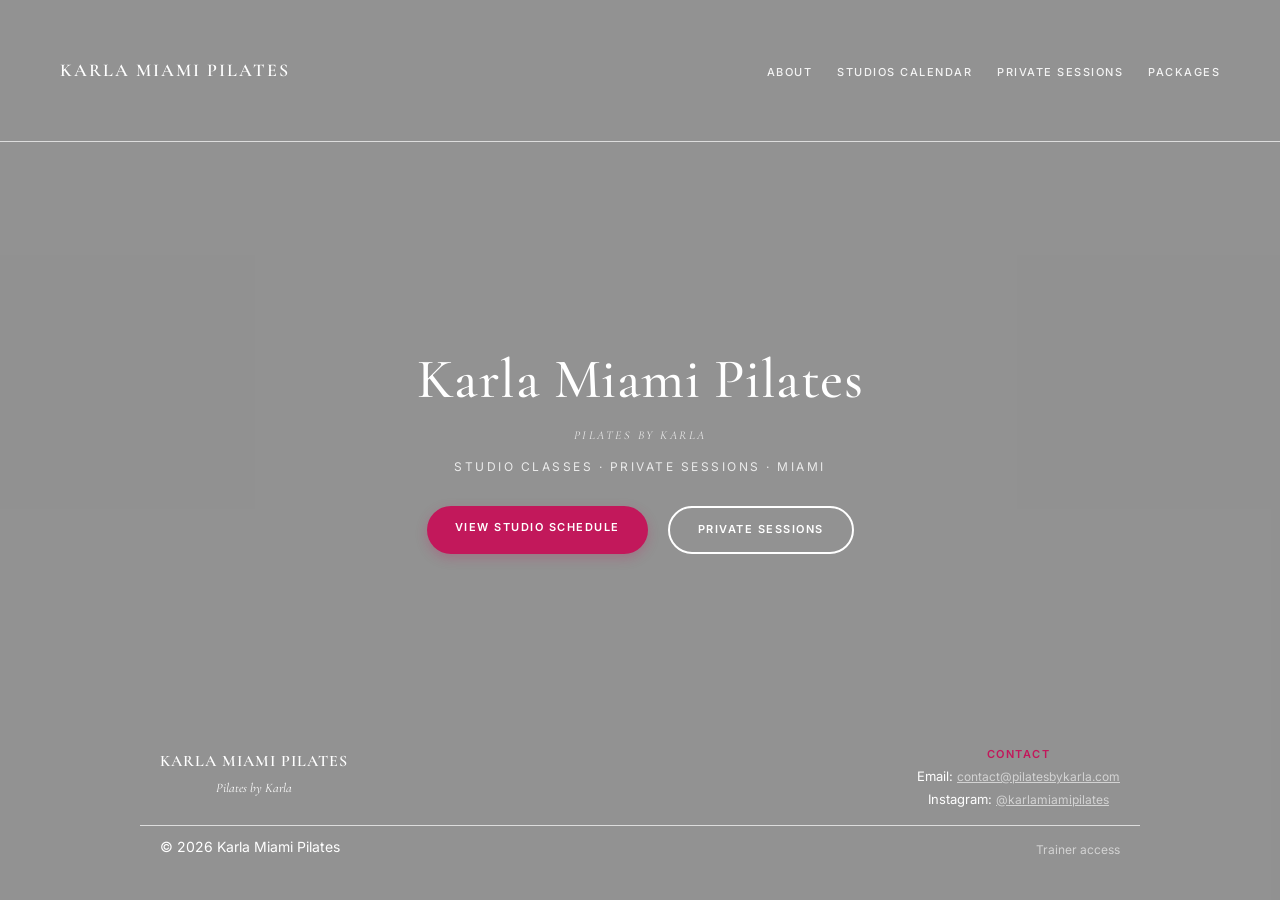
==== commit 6835f731: "Add hero video background to homepage and adjust overlay z-index for improved layering" ====
--- a/index.html
+++ b/index.html
@@ -30,6 +30,9 @@
 
   <!-- Hero Fullscreen -->
   <main class="hero">
+    <video class="hero-video" autoplay muted loop playsinline>
+      <source src="images/Adobe%20Express%20-%20Pilates%201%20.webm" type="video/webm">
+    </video>
     <div class="hero-overlay"></div>
 
     <div class="hero-content">
@@ -49,37 +52,8 @@
   </main>
 
   <!-- Footer -->
-  <footer class="site-footer">
-    <div class="footer-content">
+  <div id="site-footer"></div>
 
-      <div class="footer-brand">
-        <strong>Karla Miami Pilates</strong>
-        <p class="footer-tagline">Pilates by Karla</p>
-      </div>
-
-      <div class="footer-contact">
-        <h4>Contact</h4>
-        <p>
-          Email:
-          <a href="mailto:contact@pilatesbykarla.com">contact@pilatesbykarla.com</a>
-        </p>
-        <p>
-          Instagram:
-          <a href="https://instagram.com/karlamiamipilates" target="_blank" rel="noopener">
-            @karlamiamipilates
-          </a>
-        </p>
-      </div>
-
-    </div>
-
-    <div class="footer-bottom">
-      <p>© 2026 Karla Miami Pilates</p>
-      <nav>
-        <a href="admin.html">Trainer access</a>
-      </nav>
-    </div>
-  </footer>
-
+  <script src="js/utils.js"></script>
 </body>
 </html>
--- a/css/styles.css
+++ b/css/styles.css
@@ -402,14 +402,20 @@
 .hero {
   position: relative;
   height: 100vh;
-  background:
-    image-set(
-      url("../images/karla-home.webp") type("image/webp"),
-      url("../images/karla-home.jpg")  type("image/jpeg")
-    ) center top/cover no-repeat;
+  overflow: hidden;
   display: flex;
   align-items: center;
   justify-content: center;
+}
+
+.hero-video {
+  position: absolute;
+  inset: 0;
+  width: 100%;
+  height: 100%;
+  object-fit: cover;
+  object-position: center;
+  z-index: 0;
 }
 
 /* Dark overlay */
@@ -417,11 +423,13 @@
   position: absolute;
   inset: 0;
   background: rgba(0, 0, 0, 0.42);
+  z-index: 1;
 }
 
 /* Hero content */
 .hero-content {
   position: relative;
+  z-index: 2;
   text-align: center;
   color: white;
   max-width: 800px;
@@ -464,6 +472,7 @@
   background: transparent;
   color: white;
   border-top: none;
+  z-index: 3;
 }
 
 body.home footer p,
@@ -644,6 +653,25 @@
   margin-top: 0;
   color: var(--color-brand);
   font-size: 22px;
+  display: flex;
+  align-items: center;
+  gap: 10px;
+  flex-wrap: wrap;
+}
+
+.featured-badge {
+  font-size: 11px;
+  background: var(--color-brand);
+  color: white;
+  padding: 2px 8px;
+  border-radius: 20px;
+  font-weight: 600;
+  letter-spacing: 0.5px;
+  text-transform: uppercase;
+}
+
+.package-card.featured {
+  border: 2px solid var(--color-brand);
 }
 
 .package-card ul {
